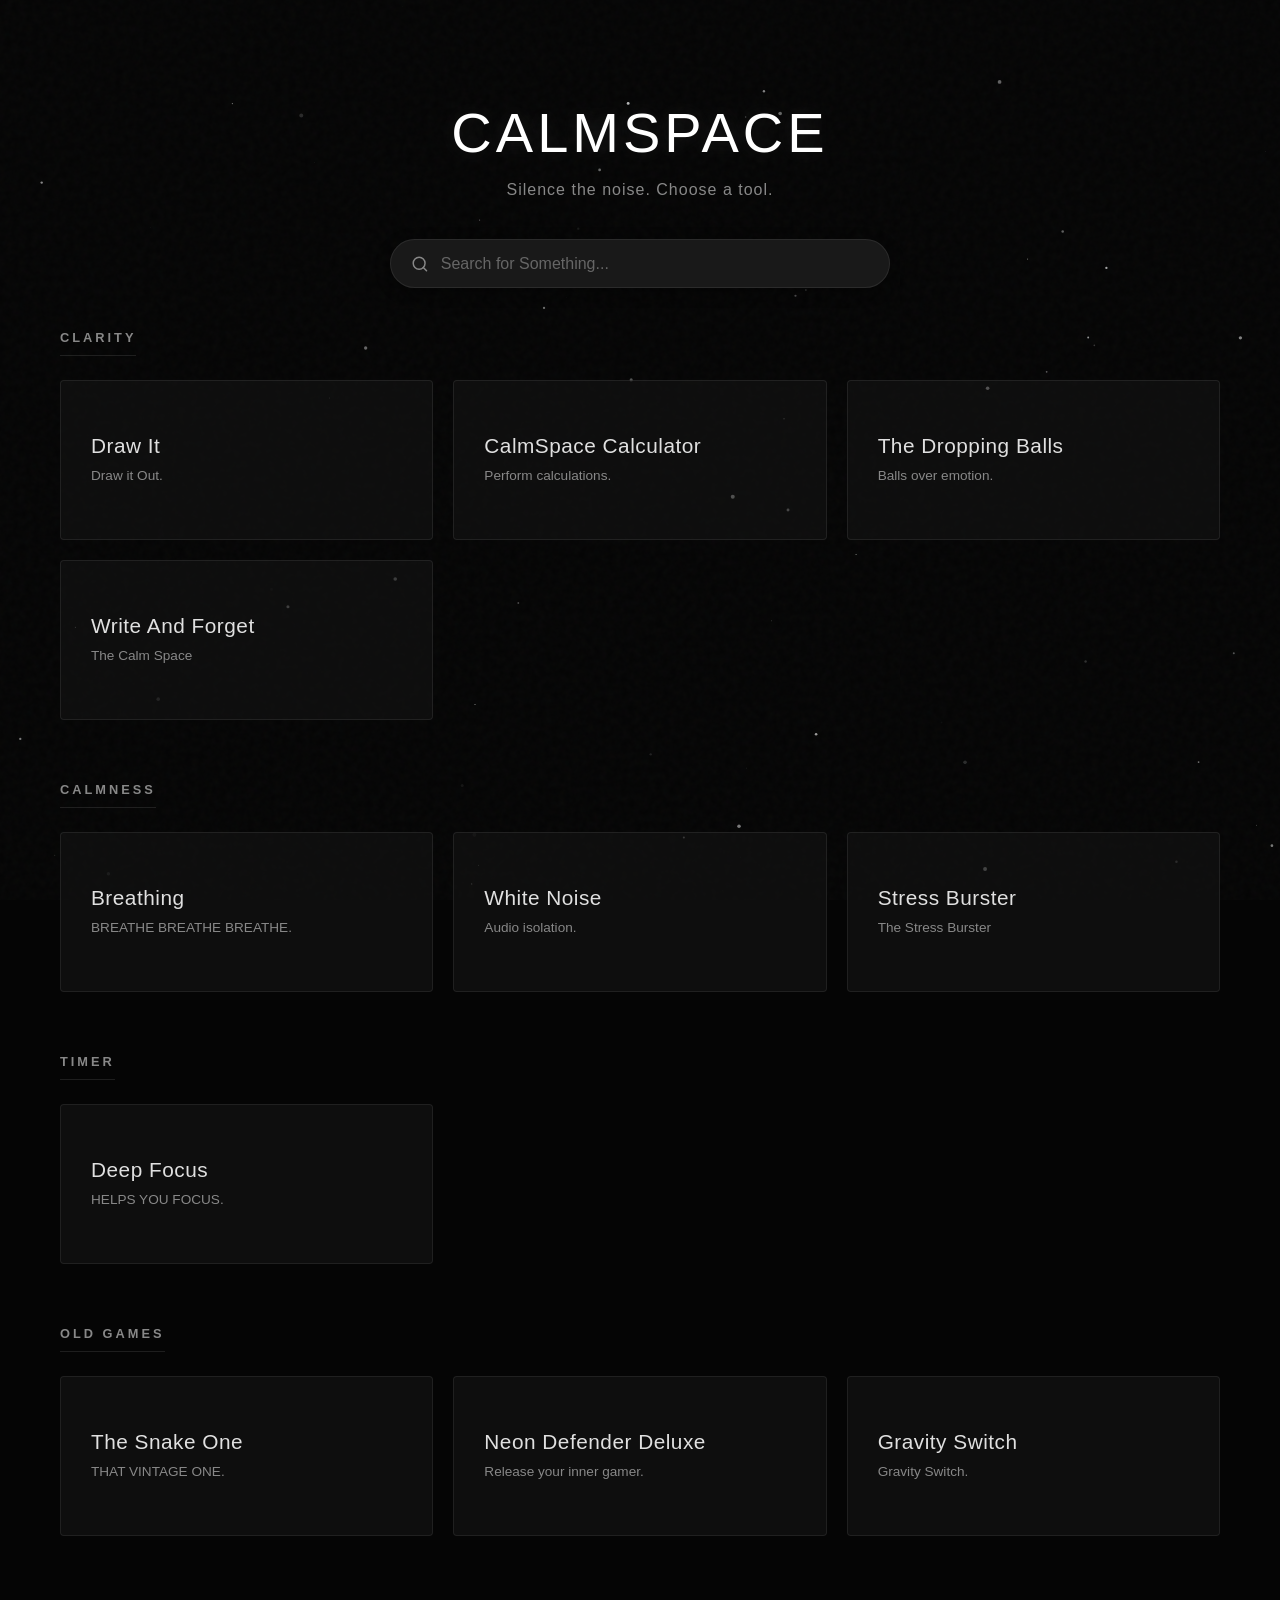
==== index.html @ 48c1c385 "Align project identity and add isolated portfolio demos [skip ci]" ====
<!DOCTYPE html>
<html lang="en">
<head>
    <meta charset="UTF-8">
    <meta name="viewport" content="width=device-width, initial-scale=1.0">
    <title>CalmSpace Focus Studio</title>
    <style>
        /* --- CSS VARIABLES & RESET --- */
        :root {
            --bg-color: #050505;
            --card-bg: rgba(20, 20, 20, 0.6);
            --text-main: #e0e0e0;
            --text-muted: #888888;
            --accent-border: rgba(255, 255, 255, 0.08);
            --accent-glow: #bb86fc; /* Purple accent for search focus */
            --font-family: 'Segoe UI', Roboto, Helvetica, Arial, sans-serif;
        }

        * { margin: 0; padding: 0; box-sizing: border-box; }

        body {
            background-color: var(--bg-color);
            color: var(--text-main);
            font-family: var(--font-family);
            overflow-x: hidden;
            min-height: 100vh;
            display: flex;
            flex-direction: column;
            align-items: center;
            position: relative;
        }

        /* --- BACKGROUND CANVAS (The 60fps Animation) --- */
        #bg-canvas {
            position: fixed;
            top: 0;
            left: 0;
            width: 100%;
            height: 100%;
            z-index: -1;
        }

        /* --- NOISE OVERLAY --- */
        .noise-overlay {
            position: fixed;
            top: 0;
            left: 0;
            width: 100%;
            height: 100%;
            pointer-events: none;
            z-index: -1;
            opacity: 0.03;
            background-image: url("data:image/svg+xml,%3Csvg viewBox='0 0 200 200' xmlns='http://www.w3.org/2000/svg'%3E%3Cfilter id='noiseFilter'%3E%3CfeTurbulence type='fractalNoise' baseFrequency='0.65' numOctaves='3' stitchTiles='stitch'/%3E%3C/filter%3E%3Crect width='100%25' height='100%25' filter='url(%23noiseFilter)' opacity='1'/%3E%3C/svg%3E");
        }

        /* --- HEADER SECTION --- */
        header {
            text-align: center;
            padding: 100px 20px 40px; /* Reduced bottom padding to fit search */
            max-width: 800px;
            width: 100%;
            animation: fadeInDown 2s ease-out;
            z-index: 10;
            display: flex;
            flex-direction: column;
            align-items: center;
        }

        h1 {
            font-size: 3.5rem;
            font-weight: 200;
            letter-spacing: 4px;
            margin-bottom: 16px;
            color: #fff;
            text-shadow: 0 0 20px rgba(255, 255, 255, 0.1);
        }

        p.subtitle {
            font-size: 1rem;
            color: var(--text-muted);
            font-weight: 300;
            letter-spacing: 1px;
            margin-bottom: 40px;
        }

        /* --- NEW SEARCH BAR STYLES --- */
        .search-container {
            width: 100%;
            max-width: 500px;
            position: relative;
        }

        .search-bar {
            display: flex;
            align-items: center;
            background-color: rgba(30, 30, 30, 0.8);
            border: 1px solid var(--accent-border);
            border-radius: 50px;
            padding: 12px 20px;
            transition: all 0.3s ease;
            backdrop-filter: blur(5px);
            box-shadow: 0 4px 15px rgba(0,0,0,0.3);
        }

        .search-bar:focus-within {
            border-color: var(--accent-glow);
            box-shadow: 0 0 20px rgba(187, 134, 252, 0.15);
            background-color: rgba(40, 40, 40, 0.95);
            transform: scale(1.01);
        }

        .search-icon {
            width: 20px;
            height: 20px;
            stroke: var(--text-muted);
            margin-right: 12px;
            transition: stroke 0.3s;
        }

        .search-bar:focus-within .search-icon {
            stroke: #fff;
        }

        .search-input {
            width: 100%;
            background: transparent;
            border: none;
            color: #fff;
            font-size: 16px;
            outline: none;
            font-family: inherit;
        }

        .search-input::placeholder {
            color: #666;
        }

        .clear-btn {
            background: none;
            border: none;
            color: var(--text-muted);
            font-size: 20px;
            cursor: pointer;
            padding: 0 5px;
            display: flex;
            align-items: center;
            justify-content: center;
            opacity: 0;
            pointer-events: none;
            transition: opacity 0.2s, color 0.2s;
        }

        .clear-btn:hover {
            color: #fff;
        }

        /* Show X when class 'has-text' is added via JS */
        .search-bar.has-text .clear-btn {
            opacity: 1;
            pointer-events: all;
        }


        /* --- TOOLS GRID --- */
        main {
            width: 100%;
            max-width: 1200px;
            padding: 0 20px 100px;
            z-index: 10;
        }

        .category-section {
            margin-bottom: 60px;
            /* Animation handled by JS to allow filtering updates */
        }

        .category-section.animate-in {
            animation: slideUpFade 0.8s forwards;
        }

        .category-title {
            font-size: 0.8rem;
            text-transform: uppercase;
            letter-spacing: 3px;
            color: var(--text-muted);
            margin-bottom: 24px;
            border-bottom: 1px solid rgba(255,255,255,0.1);
            padding-bottom: 10px;
            display: inline-block;
        }

        .tools-grid {
            display: grid;
            grid-template-columns: repeat(auto-fill, minmax(280px, 1fr));
            gap: 20px;
        }

        /* --- TOOL CARD DESIGN --- */
        .tool-card {
            background: var(--card-bg);
            border: 1px solid var(--accent-border);
            backdrop-filter: blur(5px);
            -webkit-backdrop-filter: blur(5px);
            border-radius: 4px;
            padding: 30px;
            text-decoration: none;
            color: var(--text-main);
            transition: all 0.3s cubic-bezier(0.25, 0.8, 0.25, 1);
            display: flex;
            flex-direction: column;
            justify-content: center;
            height: 160px;
        }

        .tool-card:hover {
            background: rgba(40, 40, 40, 0.8);
            border-color: rgba(255, 255, 255, 0.4);
            transform: scale(1.02);
        }

        .tool-name {
            font-size: 1.3rem;
            font-weight: 400;
            margin-bottom: 8px;
            letter-spacing: 0.5px;
        }

        .tool-desc {
            font-size: 0.85rem;
            color: var(--text-muted);
            line-height: 1.4;
        }

        /* Animation Keyframes */
        @keyframes slideUpFade {
            from { opacity: 0; transform: translateY(20px); }
            to { opacity: 1; transform: translateY(0); }
        }

        @keyframes fadeInDown {
            from { opacity: 0; transform: translateY(-10px); }
            to { opacity: 1; transform: translateY(0); }
        }

        @media (max-width: 768px) {
            h1 { font-size: 2.5rem; }
            header { padding-top: 100px; }
        }
    </style>
</head>
<body>

    <canvas id="bg-canvas"></canvas>
    <div class="noise-overlay"></div>

    <header>
        <h1>CALMSPACE</h1>
        <p class="subtitle">Silence the noise. Choose a tool.</p>

        <div class="search-container">
            <div class="search-bar" id="searchWrapper">
                <svg class="search-icon" viewBox="0 0 24 24" fill="none" stroke="currentColor" stroke-width="2" stroke-linecap="round" stroke-linejoin="round">
                    <circle cx="11" cy="11" r="8"></circle>
                    <line x1="21" y1="21" x2="16.65" y2="16.65"></line>
                </svg>
                
                <input type="text" class="search-input" id="searchInput" placeholder="Search for Something..." autocomplete="off">
                
                <button type="button" class="clear-btn" id="clearBtn">&times;</button>
            </div>
        </div>
        </header>

    <main id="app-container">
        </main>

    <script>
        /* =========================================
           PART 1: THE BACKGROUND ANIMATION SYSTEM 
           ========================================= */
        const canvas = document.getElementById('bg-canvas');
        const ctx = canvas.getContext('2d');
        
        let width, height;
        let particles = [];
        
        const particleCount = 70; 
        
        function resize() {
            width = canvas.width = window.innerWidth;
            height = canvas.height = window.innerHeight;
        }
        window.addEventListener('resize', resize);
        resize();

        class Particle {
            constructor() {
                this.x = Math.random() * width;
                this.y = Math.random() * height;
                this.vx = (Math.random() - 0.5) * 0.5; 
                this.vy = (Math.random() - 0.5) * 0.5;
                this.size = Math.random() * 2;
                this.baseAlpha = Math.random() * 0.5 + 0.1;
                this.flickerSpeed = Math.random() * 0.05 + 0.01;
                this.flickerOffset = Math.random() * Math.PI * 2;
            }

            update() {
                this.x += this.vx;
                this.y += this.vy;
                if (this.x < 0) this.x = width;
                if (this.x > width) this.x = 0;
                if (this.y < 0) this.y = height;
                if (this.y > height) this.y = 0;

                const time = Date.now() * 0.002; 
                const flicker = Math.sin(time * this.flickerSpeed + this.flickerOffset);
                this.alpha = this.baseAlpha + (flicker * 0.15); 
                if (this.alpha < 0) this.alpha = 0;
                if (this.alpha > 1) this.alpha = 1;
            }

            draw() {
                ctx.beginPath();
                ctx.arc(this.x, this.y, this.size, 0, Math.PI * 2);
                ctx.fillStyle = `rgba(255, 255, 255, ${this.alpha})`;
                ctx.fill();
            }
        }

        function initParticles() {
            particles = [];
            for (let i = 0; i < particleCount; i++) {
                particles.push(new Particle());
            }
        }

        function animate() {
            ctx.clearRect(0, 0, width, height);
            particles.forEach(p => {
                p.update();
                p.draw();
            });
            requestAnimationFrame(animate);
        }

        initParticles();
        animate();

        /* =========================================
           PART 2: DATA & SEARCH LOGIC
           ========================================= */
        const toolsData = [
            { category: "Clarity", name: "Draw It", desc: "Draw it Out.", link: "tools/draw.html" },
            { category: "Clarity", name: "CalmSpace Calculator", desc: "Perform calculations.", link: "tools/calculator.html" },
            { category: "Clarity", name: "The Dropping Balls", desc: "Balls over emotion.", link: "tools/dropballs.html" },
            { category: "Clarity", name: "Write And Forget", desc: "The Calm Space", link: "tools/thecalmspace.html" },
            { category: "Calmness", name: "Breathing", desc: "BREATHE BREATHE BREATHE.", link: "tools/breathing.html" },
            { category: "Calmness", name: "White Noise", desc: "Audio isolation.", link: "tools/noisegen.html" },
            { category: "Calmness", name: "Stress Burster", desc: "The Stress Burster", link: "tools/stressburster.html" },
            
            { category: "Timer", name: "Deep Focus", desc: "HELPS YOU FOCUS.", link: "tools/focus.html" },
            { category: "Old Games", name: "The Snake One", desc: "THAT VINTAGE ONE.", link: "tools/sxenagame.html" },
            { category: "Old Games", name: "Neon Defender Deluxe", desc: "Release your inner gamer.", link: "tools/rocket.html" },
            { category: "Old Games", name: "Gravity Switch", desc: "Gravity Switch.", link: "tools/gravity.html" },
        ];

        const container = document.getElementById('app-container');
        const searchInput = document.getElementById('searchInput');
        const searchWrapper = document.getElementById('searchWrapper');
        const clearBtn = document.getElementById('clearBtn');

        // Function to render grid based on filter
        function renderGrid(filterText = '') {
            container.innerHTML = ''; // Clear current grid
            const lowerFilter = filterText.toLowerCase();

            // 1. Filter Data
            const filteredTools = toolsData.filter(tool => {
                return tool.name.toLowerCase().includes(lowerFilter) || 
                       tool.desc.toLowerCase().includes(lowerFilter) ||
                       tool.category.toLowerCase().includes(lowerFilter);
            });

            if (filteredTools.length === 0) {
                container.innerHTML = '<div style="text-align:center; color:#888; margin-top:50px;">No tools found.</div>';
                return;
            }

            // 2. Group by Category
            const categories = {};
            filteredTools.forEach(tool => {
                if (!categories[tool.category]) categories[tool.category] = [];
                categories[tool.category].push(tool);
            });

            // 3. Render
            let delay = 0;
            // If searching, we reduce animation delay for snappiness
            const isSearching = filterText.length > 0;
            
            for (const [catName, tools] of Object.entries(categories)) {
                const section = document.createElement('section');
                section.className = 'category-section animate-in';
                
                // If searching, fast forward animation
                if(isSearching) {
                    section.style.animationDelay = '0s';
                    section.style.animationDuration = '0.3s';
                } else {
                    section.style.animationDelay = `${delay}s`;
                    delay += 0.2;
                }

                const title = document.createElement('h2');
                title.className = 'category-title';
                title.innerText = catName;
                section.appendChild(title);

                const grid = document.createElement('div');
                grid.className = 'tools-grid';

                tools.forEach(tool => {
                    const card = document.createElement('a');
                    card.href = tool.link;
                    card.className = 'tool-card';
                    card.innerHTML = `
                        <div class="tool-name">${tool.name}</div>
                        <div class="tool-desc">${tool.desc}</div>
                    `;
                    grid.appendChild(card);
                });

                section.appendChild(grid);
                container.appendChild(section);
            }
        }

        // --- SEARCH EVENT LISTENERS ---

        searchInput.addEventListener('input', (e) => {
            const val = e.target.value;
            
            // Toggle X button and Glow
            if (val.length > 0) {
                searchWrapper.classList.add('has-text');
            } else {
                searchWrapper.classList.remove('has-text');
            }

            // Render with Filter
            renderGrid(val);
        });

        clearBtn.addEventListener('click', () => {
            searchInput.value = '';
            searchWrapper.classList.remove('has-text');
            searchInput.focus();
            renderGrid(); // Reset to full list
        });

        // Initial Render
        renderGrid();

    </script>

</body>
</html>
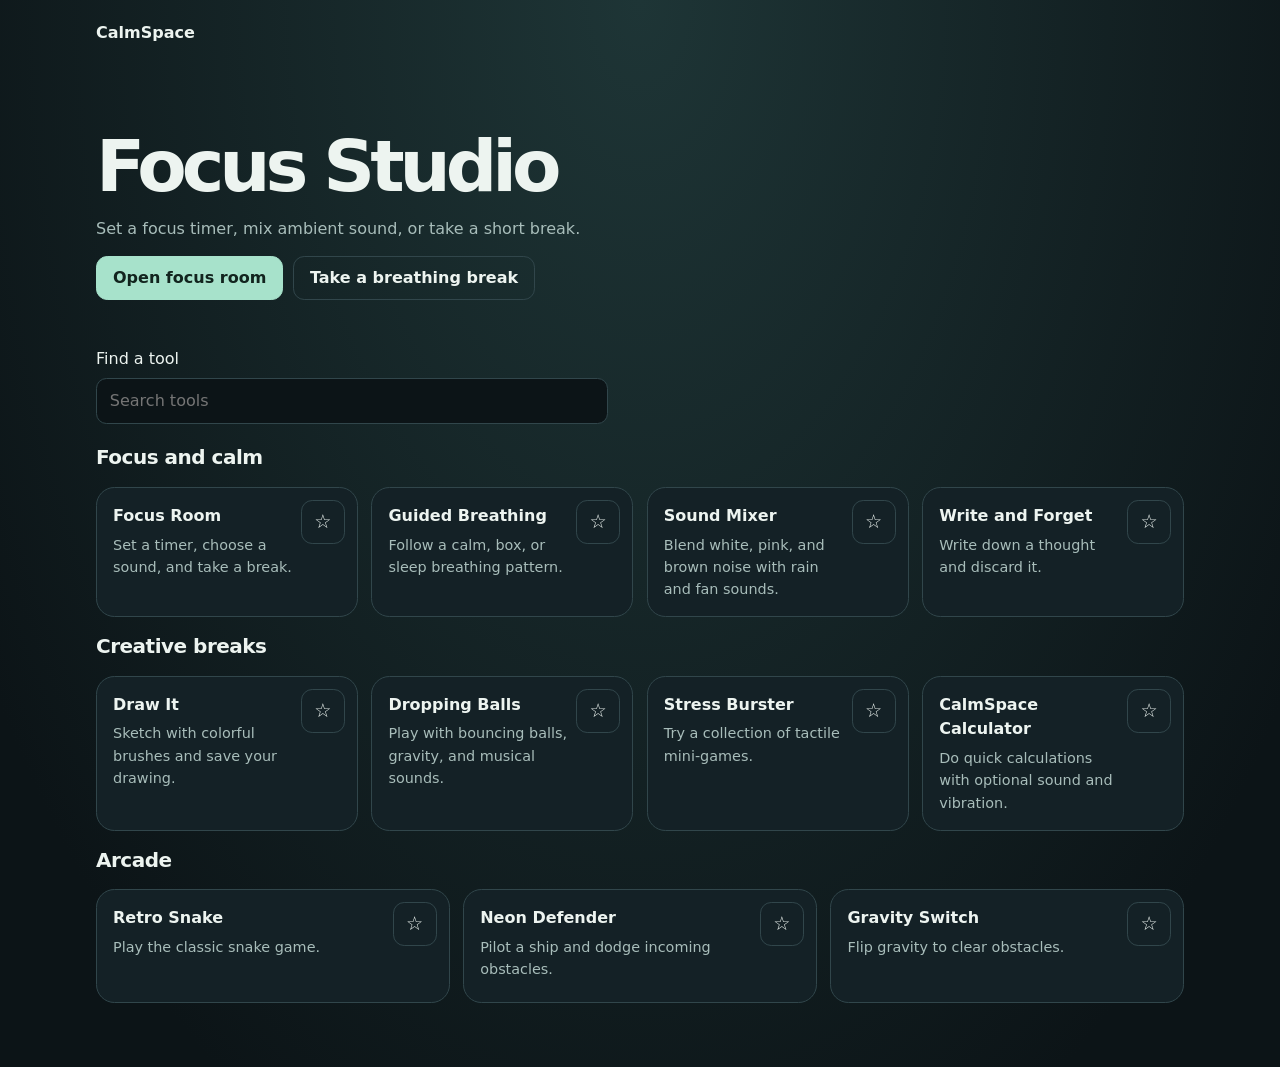
==== commit 25275b59: "Build the CalmSpace focus room and offline toolkit" ====
--- a/index.html
+++ b/index.html
@@ -2,467 +2,48 @@
 <html lang="en">
 <head>
     <meta charset="UTF-8">
-    <meta name="viewport" content="width=device-width, initial-scale=1.0">
+    <meta name="viewport" content="width=device-width, initial-scale=1">
+    <meta name="theme-color" content="#0c1417">
+    <meta name="description" content="A browser toolkit for focus sessions, guided breathing, ambient sound, and short breaks.">
     <title>CalmSpace Focus Studio</title>
-    <style>
-        /* --- CSS VARIABLES & RESET --- */
-        :root {
-            --bg-color: #050505;
-            --card-bg: rgba(20, 20, 20, 0.6);
-            --text-main: #e0e0e0;
-            --text-muted: #888888;
-            --accent-border: rgba(255, 255, 255, 0.08);
-            --accent-glow: #bb86fc; /* Purple accent for search focus */
-            --font-family: 'Segoe UI', Roboto, Helvetica, Arial, sans-serif;
-        }
-
-        * { margin: 0; padding: 0; box-sizing: border-box; }
-
-        body {
-            background-color: var(--bg-color);
-            color: var(--text-main);
-            font-family: var(--font-family);
-            overflow-x: hidden;
-            min-height: 100vh;
-            display: flex;
-            flex-direction: column;
-            align-items: center;
-            position: relative;
-        }
-
-        /* --- BACKGROUND CANVAS (The 60fps Animation) --- */
-        #bg-canvas {
-            position: fixed;
-            top: 0;
-            left: 0;
-            width: 100%;
-            height: 100%;
-            z-index: -1;
-        }
-
-        /* --- NOISE OVERLAY --- */
-        .noise-overlay {
-            position: fixed;
-            top: 0;
-            left: 0;
-            width: 100%;
-            height: 100%;
-            pointer-events: none;
-            z-index: -1;
-            opacity: 0.03;
-            background-image: url("data:image/svg+xml,%3Csvg viewBox='0 0 200 200' xmlns='http://www.w3.org/2000/svg'%3E%3Cfilter id='noiseFilter'%3E%3CfeTurbulence type='fractalNoise' baseFrequency='0.65' numOctaves='3' stitchTiles='stitch'/%3E%3C/filter%3E%3Crect width='100%25' height='100%25' filter='url(%23noiseFilter)' opacity='1'/%3E%3C/svg%3E");
-        }
-
-        /* --- HEADER SECTION --- */
-        header {
-            text-align: center;
-            padding: 100px 20px 40px; /* Reduced bottom padding to fit search */
-            max-width: 800px;
-            width: 100%;
-            animation: fadeInDown 2s ease-out;
-            z-index: 10;
-            display: flex;
-            flex-direction: column;
-            align-items: center;
-        }
-
-        h1 {
-            font-size: 3.5rem;
-            font-weight: 200;
-            letter-spacing: 4px;
-            margin-bottom: 16px;
-            color: #fff;
-            text-shadow: 0 0 20px rgba(255, 255, 255, 0.1);
-        }
-
-        p.subtitle {
-            font-size: 1rem;
-            color: var(--text-muted);
-            font-weight: 300;
-            letter-spacing: 1px;
-            margin-bottom: 40px;
-        }
-
-        /* --- NEW SEARCH BAR STYLES --- */
-        .search-container {
-            width: 100%;
-            max-width: 500px;
-            position: relative;
-        }
-
-        .search-bar {
-            display: flex;
-            align-items: center;
-            background-color: rgba(30, 30, 30, 0.8);
-            border: 1px solid var(--accent-border);
-            border-radius: 50px;
-            padding: 12px 20px;
-            transition: all 0.3s ease;
-            backdrop-filter: blur(5px);
-            box-shadow: 0 4px 15px rgba(0,0,0,0.3);
-        }
-
-        .search-bar:focus-within {
-            border-color: var(--accent-glow);
-            box-shadow: 0 0 20px rgba(187, 134, 252, 0.15);
-            background-color: rgba(40, 40, 40, 0.95);
-            transform: scale(1.01);
-        }
-
-        .search-icon {
-            width: 20px;
-            height: 20px;
-            stroke: var(--text-muted);
-            margin-right: 12px;
-            transition: stroke 0.3s;
-        }
-
-        .search-bar:focus-within .search-icon {
-            stroke: #fff;
-        }
-
-        .search-input {
-            width: 100%;
-            background: transparent;
-            border: none;
-            color: #fff;
-            font-size: 16px;
-            outline: none;
-            font-family: inherit;
-        }
-
-        .search-input::placeholder {
-            color: #666;
-        }
-
-        .clear-btn {
-            background: none;
-            border: none;
-            color: var(--text-muted);
-            font-size: 20px;
-            cursor: pointer;
-            padding: 0 5px;
-            display: flex;
-            align-items: center;
-            justify-content: center;
-            opacity: 0;
-            pointer-events: none;
-            transition: opacity 0.2s, color 0.2s;
-        }
-
-        .clear-btn:hover {
-            color: #fff;
-        }
-
-        /* Show X when class 'has-text' is added via JS */
-        .search-bar.has-text .clear-btn {
-            opacity: 1;
-            pointer-events: all;
-        }
-
-
-        /* --- TOOLS GRID --- */
-        main {
-            width: 100%;
-            max-width: 1200px;
-            padding: 0 20px 100px;
-            z-index: 10;
-        }
-
-        .category-section {
-            margin-bottom: 60px;
-            /* Animation handled by JS to allow filtering updates */
-        }
-
-        .category-section.animate-in {
-            animation: slideUpFade 0.8s forwards;
-        }
-
-        .category-title {
-            font-size: 0.8rem;
-            text-transform: uppercase;
-            letter-spacing: 3px;
-            color: var(--text-muted);
-            margin-bottom: 24px;
-            border-bottom: 1px solid rgba(255,255,255,0.1);
-            padding-bottom: 10px;
-            display: inline-block;
-        }
-
-        .tools-grid {
-            display: grid;
-            grid-template-columns: repeat(auto-fill, minmax(280px, 1fr));
-            gap: 20px;
-        }
-
-        /* --- TOOL CARD DESIGN --- */
-        .tool-card {
-            background: var(--card-bg);
-            border: 1px solid var(--accent-border);
-            backdrop-filter: blur(5px);
-            -webkit-backdrop-filter: blur(5px);
-            border-radius: 4px;
-            padding: 30px;
-            text-decoration: none;
-            color: var(--text-main);
-            transition: all 0.3s cubic-bezier(0.25, 0.8, 0.25, 1);
-            display: flex;
-            flex-direction: column;
-            justify-content: center;
-            height: 160px;
-        }
-
-        .tool-card:hover {
-            background: rgba(40, 40, 40, 0.8);
-            border-color: rgba(255, 255, 255, 0.4);
-            transform: scale(1.02);
-        }
-
-        .tool-name {
-            font-size: 1.3rem;
-            font-weight: 400;
-            margin-bottom: 8px;
-            letter-spacing: 0.5px;
-        }
-
-        .tool-desc {
-            font-size: 0.85rem;
-            color: var(--text-muted);
-            line-height: 1.4;
-        }
-
-        /* Animation Keyframes */
-        @keyframes slideUpFade {
-            from { opacity: 0; transform: translateY(20px); }
-            to { opacity: 1; transform: translateY(0); }
-        }
-
-        @keyframes fadeInDown {
-            from { opacity: 0; transform: translateY(-10px); }
-            to { opacity: 1; transform: translateY(0); }
-        }
-
-        @media (max-width: 768px) {
-            h1 { font-size: 2.5rem; }
-            header { padding-top: 100px; }
-        }
-    </style>
+    <link rel="manifest" href="manifest.webmanifest">
+    <link rel="icon" href="assets/icon-192.png">
+    <link rel="stylesheet" href="assets/studio.css">
+    <link rel="stylesheet" href="assets/accessibility.css">
+    <script type="module" src="assets/home.js"></script>
 </head>
 <body>
-
-    <canvas id="bg-canvas"></canvas>
-    <div class="noise-overlay"></div>
-
-    <header>
-        <h1>CALMSPACE</h1>
-        <p class="subtitle">Silence the noise. Choose a tool.</p>
-
-        <div class="search-container">
-            <div class="search-bar" id="searchWrapper">
-                <svg class="search-icon" viewBox="0 0 24 24" fill="none" stroke="currentColor" stroke-width="2" stroke-linecap="round" stroke-linejoin="round">
-                    <circle cx="11" cy="11" r="8"></circle>
-                    <line x1="21" y1="21" x2="16.65" y2="16.65"></line>
-                </svg>
-                
-                <input type="text" class="search-input" id="searchInput" placeholder="Search for Something..." autocomplete="off">
-                
-                <button type="button" class="clear-btn" id="clearBtn">&times;</button>
+    <header class="site-header shell">
+        <p><strong>CalmSpace</strong></p>
+        <button class="button" id="install" type="button" hidden>Install CalmSpace</button>
+    </header>
+    <main class="page shell">
+        <div class="intro">
+            <h1>Focus Studio</h1>
+            <p>Set a focus timer, mix ambient sound, or take a short break.</p>
+            <div class="row">
+                <a class="button primary" href="tools/focus.html">Open focus room</a>
+                <a class="button" href="tools/breathing.html">Take a breathing break</a>
+                <a class="button" id="quick-start" href="tools/focus.html?start=saved" hidden>Start saved routine</a>
             </div>
         </div>
-        </header>
-
-    <main id="app-container">
-        </main>
-
-    <script>
-        /* =========================================
-           PART 1: THE BACKGROUND ANIMATION SYSTEM 
-           ========================================= */
-        const canvas = document.getElementById('bg-canvas');
-        const ctx = canvas.getContext('2d');
-        
-        let width, height;
-        let particles = [];
-        
-        const particleCount = 70; 
-        
-        function resize() {
-            width = canvas.width = window.innerWidth;
-            height = canvas.height = window.innerHeight;
-        }
-        window.addEventListener('resize', resize);
-        resize();
-
-        class Particle {
-            constructor() {
-                this.x = Math.random() * width;
-                this.y = Math.random() * height;
-                this.vx = (Math.random() - 0.5) * 0.5; 
-                this.vy = (Math.random() - 0.5) * 0.5;
-                this.size = Math.random() * 2;
-                this.baseAlpha = Math.random() * 0.5 + 0.1;
-                this.flickerSpeed = Math.random() * 0.05 + 0.01;
-                this.flickerOffset = Math.random() * Math.PI * 2;
-            }
-
-            update() {
-                this.x += this.vx;
-                this.y += this.vy;
-                if (this.x < 0) this.x = width;
-                if (this.x > width) this.x = 0;
-                if (this.y < 0) this.y = height;
-                if (this.y > height) this.y = 0;
-
-                const time = Date.now() * 0.002; 
-                const flicker = Math.sin(time * this.flickerSpeed + this.flickerOffset);
-                this.alpha = this.baseAlpha + (flicker * 0.15); 
-                if (this.alpha < 0) this.alpha = 0;
-                if (this.alpha > 1) this.alpha = 1;
-            }
-
-            draw() {
-                ctx.beginPath();
-                ctx.arc(this.x, this.y, this.size, 0, Math.PI * 2);
-                ctx.fillStyle = `rgba(255, 255, 255, ${this.alpha})`;
-                ctx.fill();
-            }
-        }
-
-        function initParticles() {
-            particles = [];
-            for (let i = 0; i < particleCount; i++) {
-                particles.push(new Particle());
-            }
-        }
-
-        function animate() {
-            ctx.clearRect(0, 0, width, height);
-            particles.forEach(p => {
-                p.update();
-                p.draw();
-            });
-            requestAnimationFrame(animate);
-        }
-
-        initParticles();
-        animate();
-
-        /* =========================================
-           PART 2: DATA & SEARCH LOGIC
-           ========================================= */
-        const toolsData = [
-            { category: "Clarity", name: "Draw It", desc: "Draw it Out.", link: "tools/draw.html" },
-            { category: "Clarity", name: "CalmSpace Calculator", desc: "Perform calculations.", link: "tools/calculator.html" },
-            { category: "Clarity", name: "The Dropping Balls", desc: "Balls over emotion.", link: "tools/dropballs.html" },
-            { category: "Clarity", name: "Write And Forget", desc: "The Calm Space", link: "tools/thecalmspace.html" },
-            { category: "Calmness", name: "Breathing", desc: "BREATHE BREATHE BREATHE.", link: "tools/breathing.html" },
-            { category: "Calmness", name: "White Noise", desc: "Audio isolation.", link: "tools/noisegen.html" },
-            { category: "Calmness", name: "Stress Burster", desc: "The Stress Burster", link: "tools/stressburster.html" },
-            
-            { category: "Timer", name: "Deep Focus", desc: "HELPS YOU FOCUS.", link: "tools/focus.html" },
-            { category: "Old Games", name: "The Snake One", desc: "THAT VINTAGE ONE.", link: "tools/sxenagame.html" },
-            { category: "Old Games", name: "Neon Defender Deluxe", desc: "Release your inner gamer.", link: "tools/rocket.html" },
-            { category: "Old Games", name: "Gravity Switch", desc: "Gravity Switch.", link: "tools/gravity.html" },
-        ];
-
-        const container = document.getElementById('app-container');
-        const searchInput = document.getElementById('searchInput');
-        const searchWrapper = document.getElementById('searchWrapper');
-        const clearBtn = document.getElementById('clearBtn');
-
-        // Function to render grid based on filter
-        function renderGrid(filterText = '') {
-            container.innerHTML = ''; // Clear current grid
-            const lowerFilter = filterText.toLowerCase();
-
-            // 1. Filter Data
-            const filteredTools = toolsData.filter(tool => {
-                return tool.name.toLowerCase().includes(lowerFilter) || 
-                       tool.desc.toLowerCase().includes(lowerFilter) ||
-                       tool.category.toLowerCase().includes(lowerFilter);
-            });
-
-            if (filteredTools.length === 0) {
-                container.innerHTML = '<div style="text-align:center; color:#888; margin-top:50px;">No tools found.</div>';
-                return;
-            }
-
-            // 2. Group by Category
-            const categories = {};
-            filteredTools.forEach(tool => {
-                if (!categories[tool.category]) categories[tool.category] = [];
-                categories[tool.category].push(tool);
-            });
-
-            // 3. Render
-            let delay = 0;
-            // If searching, we reduce animation delay for snappiness
-            const isSearching = filterText.length > 0;
-            
-            for (const [catName, tools] of Object.entries(categories)) {
-                const section = document.createElement('section');
-                section.className = 'category-section animate-in';
-                
-                // If searching, fast forward animation
-                if(isSearching) {
-                    section.style.animationDelay = '0s';
-                    section.style.animationDuration = '0.3s';
-                } else {
-                    section.style.animationDelay = `${delay}s`;
-                    delay += 0.2;
-                }
-
-                const title = document.createElement('h2');
-                title.className = 'category-title';
-                title.innerText = catName;
-                section.appendChild(title);
-
-                const grid = document.createElement('div');
-                grid.className = 'tools-grid';
-
-                tools.forEach(tool => {
-                    const card = document.createElement('a');
-                    card.href = tool.link;
-                    card.className = 'tool-card';
-                    card.innerHTML = `
-                        <div class="tool-name">${tool.name}</div>
-                        <div class="tool-desc">${tool.desc}</div>
-                    `;
-                    grid.appendChild(card);
-                });
-
-                section.appendChild(grid);
-                container.appendChild(section);
-            }
-        }
-
-        // --- SEARCH EVENT LISTENERS ---
-
-        searchInput.addEventListener('input', (e) => {
-            const val = e.target.value;
-            
-            // Toggle X button and Glow
-            if (val.length > 0) {
-                searchWrapper.classList.add('has-text');
-            } else {
-                searchWrapper.classList.remove('has-text');
-            }
-
-            // Render with Filter
-            renderGrid(val);
-        });
-
-        clearBtn.addEventListener('click', () => {
-            searchInput.value = '';
-            searchWrapper.classList.remove('has-text');
-            searchInput.focus();
-            renderGrid(); // Reset to full list
-        });
-
-        // Initial Render
-        renderGrid();
-
-    </script>
-
+        <section class="panel stack shortcuts" id="shortcuts" aria-label="Tool shortcuts" hidden>
+            <div class="stack" id="favorites-section" hidden>
+                <h2>Favorites</h2>
+                <div class="row" id="favorites"></div>
+            </div>
+            <div class="stack" id="recent-section" hidden>
+                <h2>Recent tools</h2>
+                <div class="row" id="recent"></div>
+            </div>
+        </section>
+        <div class="launcher-search">
+            <label for="search">Find a tool</label>
+            <input type="search" id="search" placeholder="Search tools" autocomplete="off">
+            <p id="search-status" class="visually-hidden" role="status"></p>
+        </div>
+        <div class="stack" id="tools"></div>
+        <noscript>Enable JavaScript to use the tools and save shortcuts.</noscript>
+    </main>
 </body>
-</html>+</html>
--- a/assets/studio.css
+++ b/assets/studio.css
@@ -0,0 +1,112 @@
+:root {
+    color-scheme: dark;
+    --bg: #0c1417;
+    --panel: #142126;
+    --border: #31464b;
+    --text: #edf4f0;
+    --muted: #a8bdba;
+    --accent: #a7e2cb;
+    --accent-ink: #12241e;
+    --error: #ffb5a7;
+    font-family: 'Inter', 'Segoe UI', system-ui, sans-serif;
+    font-synthesis: none;
+}
+
+*, *::before, *::after { box-sizing: border-box; }
+[hidden] { display: none !important; }
+body {
+    min-height: 100vh;
+    margin: 0;
+    background: radial-gradient(ellipse at 50% 0%, #1e3536 0%, var(--bg) 48rem);
+    color: var(--text);
+    line-height: 1.55;
+}
+h1, h2, h3, p { margin: 0; }
+h1 { font-size: clamp(2.5rem, 7vw, 4.5rem); line-height: 1; letter-spacing: -0.07em; }
+h2 { font-size: 1.25rem; letter-spacing: -0.025em; }
+h3 { font-size: 1rem; }
+a { color: var(--accent); }
+button, input, select, textarea { font: inherit; }
+input, select, textarea {
+    min-width: 0;
+    color: var(--text);
+    background: var(--bg);
+    border: 1px solid var(--border);
+    border-radius: 0.65rem;
+    padding: 0.6rem 0.8rem;
+}
+textarea { width: 100%; resize: vertical; min-height: 9rem; }
+input[type='range'], input[type='checkbox'] { accent-color: var(--accent); }
+.button {
+    display: inline-flex;
+    align-items: center;
+    justify-content: center;
+    min-height: 2.75rem;
+    padding: 0.55rem 1rem;
+    border: 1px solid var(--border);
+    border-radius: 0.7rem;
+    background: transparent;
+    color: var(--text);
+    text-decoration: none;
+    font-weight: 600;
+    cursor: pointer;
+}
+.button:hover { border-color: var(--accent); }
+.button.primary { background: var(--accent); color: var(--accent-ink); border-color: var(--accent); }
+.button.primary:hover { background: #c9f2e1; }
+.button[aria-pressed='true'] { border-color: var(--accent); color: var(--accent); }
+.button:disabled { opacity: 0.55; cursor: default; }
+.shell { width: min(100% - 2rem, 68rem); margin-inline: auto; }
+.site-header { padding-block: 1.3rem; display: flex; align-items: center; justify-content: space-between; gap: 0.75rem; }
+.site-header a { font-weight: 650; text-decoration: none; }
+.intro { display: grid; gap: 0.9rem; padding-block: clamp(2rem, 5vw, 4rem) 1.75rem; }
+.intro p { max-width: 40rem; color: var(--muted); }
+.intro strong { color: var(--text); }
+.page { display: grid; gap: 1.15rem; padding-bottom: 4rem; }
+.panel { background: var(--panel); border: 1px solid var(--border); border-radius: 1.15rem; padding: clamp(1rem, 3vw, 1.65rem); }
+.stack { display: grid; gap: 0.85rem; align-content: start; }
+.row { display: flex; flex-wrap: wrap; align-items: center; gap: 0.6rem; }
+.between { justify-content: space-between; }
+.muted, .status { color: var(--muted); }
+.status:empty { display: none; }
+.status[data-error] { color: var(--error); }
+.tool-grid { display: grid; gap: 0.85rem; grid-template-columns: repeat(auto-fit, minmax(min(100%, 15rem), 1fr)); }
+.card { position: relative; }
+.card a { display: block; min-height: 7rem; padding: 1rem 3.7rem 1rem 1rem; color: var(--text); text-decoration: none; }
+.card a:hover { color: var(--accent); }
+.card p { margin-top: 0.3rem; color: var(--muted); font-size: 0.9rem; }
+.card .pin { position: absolute; inset: 0.75rem 0.75rem auto auto; padding: 0; width: 2.75rem; font-size: 1.2rem; }
+.card.panel { padding: 0; }
+.launcher-search { display: grid; gap: 0.4rem; }
+.launcher-search input { width: min(100%, 32rem); }
+.shortcuts a { font-size: 0.9rem; }
+.focus-grid { display: grid; gap: 1rem; grid-template-columns: minmax(0, 1.25fr) minmax(0, 1fr); }
+.focus-clock { align-items: center; justify-items: center; text-align: center; padding-block: 1.5rem; }
+.focus-clock .row { justify-content: center; }
+.dial {
+    --progress: 0%;
+    display: grid;
+    place-items: center;
+    width: min(100%, 17rem);
+    aspect-ratio: 1;
+    border-radius: 50%;
+    background: conic-gradient(var(--accent) var(--progress), var(--border) 0);
+    padding: 0.45rem;
+}
+.dial-face { width: 100%; height: 100%; border-radius: 50%; background: var(--bg); display: grid; place-content: center; }
+.timer { font-size: clamp(2.4rem, 7vw, 3.8rem); font-variant-numeric: tabular-nums; letter-spacing: -0.06em; line-height: 1; }
+.options { display: grid; grid-template-columns: repeat(2, minmax(0, 1fr)); gap: 0.75rem; }
+.options label, .field { display: grid; gap: 0.3rem; }
+.options input, select { width: 100%; }
+.track { display: grid; grid-template-columns: 5rem minmax(0, 1fr) 3rem; gap: 0.75rem; align-items: center; }
+.track output { text-align: right; font-variant-numeric: tabular-nums; color: var(--muted); }
+.track + .track { border-top: 1px solid var(--border); padding-top: 0.75rem; }
+.history-list { display: grid; grid-template-columns: repeat(auto-fit, minmax(7rem, 1fr)); gap: 0.6rem; padding: 0; margin: 0; list-style: none; }
+.history-list li { border: 1px solid var(--border); padding: 0.6rem 0.85rem; border-radius: 0.65rem; }
+.history-list strong { display: block; }
+.check-row { display: flex; align-items: flex-start; gap: 0.6rem; }
+.check-row input { margin-top: 0.36em; }
+
+@media (max-width: 45rem) {
+    .focus-grid { grid-template-columns: 1fr; }
+}
--- a/assets/accessibility.css
+++ b/assets/accessibility.css
@@ -0,0 +1,22 @@
+:focus-visible { outline: 2px solid #90e8cf !important; outline-offset: 4px; }
+.visually-hidden {
+    position: absolute;
+    width: 1px;
+    height: 1px;
+    padding: 0;
+    margin: -1px;
+    overflow: hidden;
+    clip-path: inset(50%);
+    white-space: nowrap;
+    border: 0;
+}
+
+@media (prefers-reduced-motion: reduce) {
+    *, *::before, *::after {
+        animation-duration: 0.01ms !important;
+        animation-iteration-count: 1 !important;
+        transition-duration: 0.01ms !important;
+        scroll-behavior: auto !important;
+    }
+    #star-canvas, .noise-overlay { display: none; }
+}
